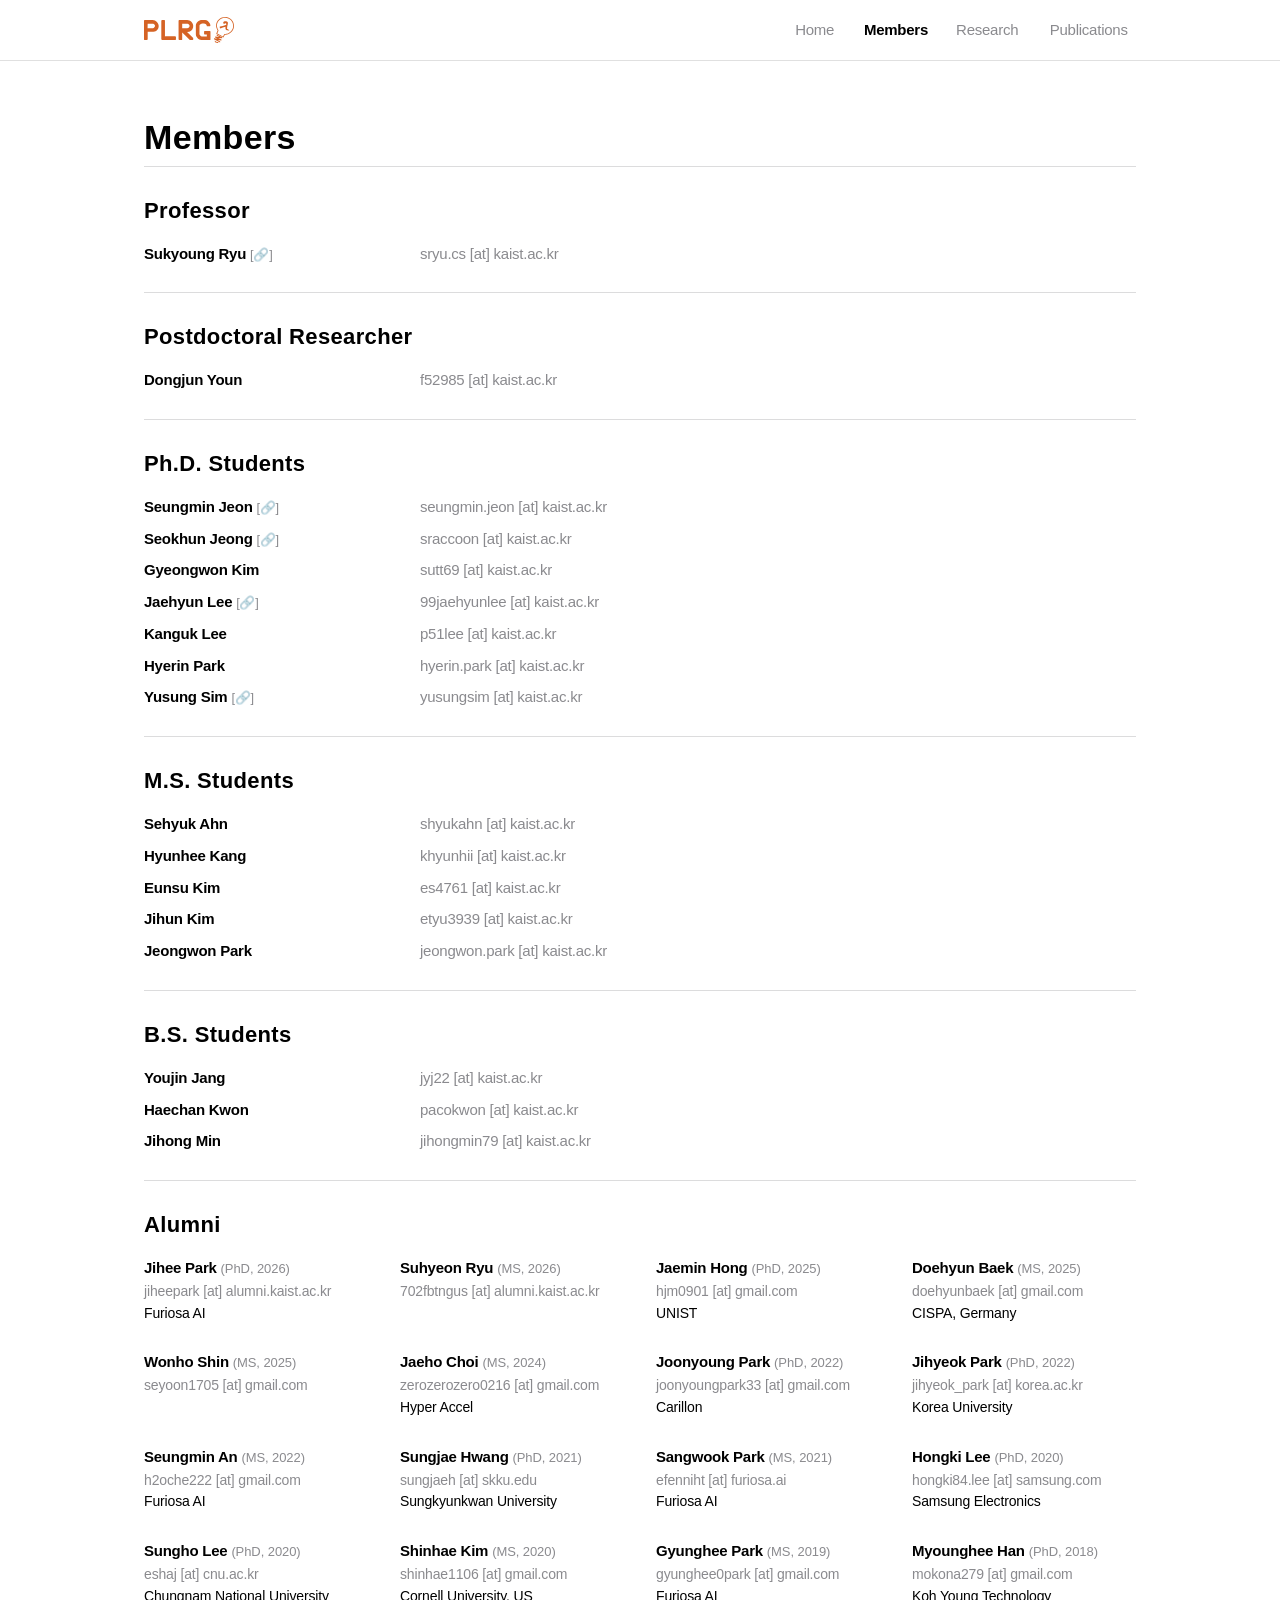
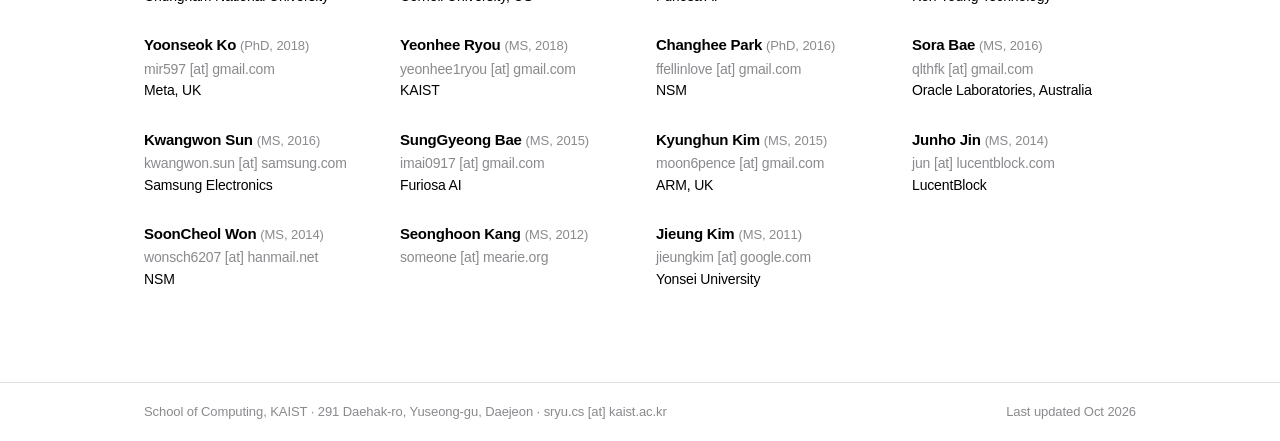
==== members.html @ 67d433d6 "Add files via upload Initial site" ====
<!DOCTYPE html>
<html lang="en">
<head>
<meta charset="utf-8">
<meta name="viewport" content="width=device-width, initial-scale=1">
<title>Members — PLRG @ KAIST</title>
<link rel="stylesheet" href="style.css">
</head>
<body data-page="members">
<div class="page">
<header><div class="wrap">
  <a class="brand" href="index.html"><svg class="logo" xmlns="http://www.w3.org/2000/svg" viewBox="0 0 610 174.55" fill="currentColor" role="img" aria-label="PLRG"><g id="Layer_1-2"><path d="M24.77,99.57v48.96c0,3.5-1.86,6.18-5.76,5.97H4.75c-1.57,0-4.04-2.32-4.73-4.11V24.12c1.09-1.59,2.54-3.02,4.04-4.07l52.85.08c11.84-.42,21.82,4.87,29.84,12.92,9.44,9.48,13.65,21.59,11.37,34.92-1.82,10.65-7.04,19.97-16.52,25.49-5.89,3.3-12.13,5.09-18.91,6.1H24.77ZM74.39,59.52c-1.05-8.23-6.45-13.17-13.41-14.95H24.75s-.03,30.83-.03,30.83l35.01-.19c7.88-.04,14.15-7.86,14.65-15.69Z"></path><path d="M326.45,154.57l-18.67-.2-32.13-31.75-19.16-18.48-.04,46.42c0,1.52-2.23,3.92-3.55,3.92l-15.28.03c-3.97,0-5.56-2.33-5.56-6.11V26.05c0-2.97,1.31-5.94,4.61-5.94l52.86-.04c11.4,0,20.63,4.76,28.45,12.41,9.83,9.62,14.2,21.88,11.86,35.64-3.55,20.84-18.98,30.94-40.7,31.79l41.08,40.88.25,9.93c.03,1.31-2.56,3.86-4.01,3.85ZM306.06,58.34c-1.69-7.35-6.77-12.24-13.42-13.77h-36.2s.02,30.83.02,30.83l33.02-.03c9.18,0,16.7-7.22,16.57-17.03Z"></path><path d="M421.97,117.8l-14.87-.05c-1.34,0-3.66-2.53-3.66-3.9v-16.37c0-1.36,2.33-3.88,3.72-3.88h35.35c1.4,0,3.8,2.46,3.8,4v52.96c0,1.54-2.34,3.94-3.96,3.93l-58.89-.31c-14.34-.08-35.18-19.74-35.23-36.54l-.17-58.79c-.05-17.46,17.44-36.19,34.9-38.17,9-1.02,18.16-.8,27.14-.19,28.08,1.93,44.97,42.58,31.35,42.43l-19.42-.2c.5-8.3-4.96-17.08-13.63-17.82-7.51-.64-14.39-.49-22.3-.09-5.6.29-13.39,6.82-13.43,12.99l-.31,56.86c-.04,7.77,8.3,15.7,16.05,15.7h33.47s.08-12.58.08-12.58Z"></path><path d="M214.6,134.44l-.03,16.27c0,1.38-2.15,3.76-3.89,3.76h-88.86c-3.61,0-6.13-2.2-5.54-6.08l-.03-122.33c0-3.76,1.66-5.98,5.55-6l13.27-.06c1.77,0,5.57,1.71,5.57,4.12v105.96s68.05-.06,68.05-.06c3.12,0,5.42,1.34,5.91,4.41Z"></path><path d="M533.58,135.33c-1.03,1.77-2.92,1.96-4.5,1.12l-42.92-22.98c-1.07-.57-.36-3.78.14-4.88l8-17.44c-9.59-17.32-14.4-33.33-7.14-51.85,3.64-9.29,9.33-16.91,16.68-23.66,12.25-11.23,30.47-17.07,47.03-15.34,19.54,2.05,36.48,12.61,45.66,30.04,5.94,11.29,8.57,24.47,7.08,37.07-1.56,13.25-7.64,24.61-17,33.8-11.73,11.51-26.46,19.24-43.56,17.85l-9.49,16.27ZM529.95,130.49l9.94-17.13c5.76.22,11.41.86,16.97-.74,21-6.04,38.39-24.01,41.11-45.65,2.06-16.41-3.26-32.55-14.11-44.84-16.23-18.37-44.59-21.7-65.67-10.09-11.07,6.1-19.41,15.47-24.92,26.64-7.99,16.22-3.11,32.95,5.35,48.31.68,1.24,1.88,3.97,1.34,5.16l-8.13,17.99,38.12,20.36Z"></path><path d="M511.6,163.68l-.68,6.75-41.13-21.85.37-6.58,22.36,3.77-15.11-7.95.24-6.66,24.54,2.67.85-.99-14.93-7.21.68-6.72,24.68,12.2,11.48,5.32-.02,6.57-26.47-2.39,21.68,10.92-.28,6.73c-9.4-1.67-16.31-3.48-25.91-4.31l17.62,9.74Z"></path><path d="M498.27,167.91l.09,6.58c-6,.23-11.44-.22-16.75-2.66-5.24-2.41-7.89-8.51-5.34-13.62,4.03,8.87,12.21,9.27,22.01,9.7Z"></path><path d="M512.38,76.77c-2.06-2.49-3.47-4.5-4.6-7.12-1.04-2.39.76-5.26,3.22-5.81l17.83-3.93,14.61-4.59,8.87-2.83-.64-8.77c-.09-1.29-3.27-2.99-4.38-2.32l-7.8,4.7c-1.42.86-4.22.84-4.82-.95l-2.43-7.28c-2.58-7.73,13.49-12.45,24.45-7.42,7.61,3.5,7.59,9.94,5.79,18.3-3.1,9.22-4.34,18.11-5.07,27.94.96,1.71,2.15,3.57,3.79,4.64l9.4,6.14c.46.3,1.2,1.14,1.47,1.52s-1.31,1.54-1.89,1.5l-14.1-.93c-10.04-2.89-10.07-13.57-8.85-24.22l-17.95,5.61c-5.79,1.81-10.36,4.24-16.9,5.81Z"></path></g></svg></a>
  <button class="menu" type="button" aria-label="Menu" aria-expanded="false" aria-controls="nav"><span></span><span></span></button>
  <nav id="nav">
    <a href="index.html" data-label="Home"><span>Home</span></a>
    <a href="members.html" class="on" data-label="Members"><span>Members</span></a>
    <a href="research.html" data-label="Research"><span>Research</span></a>
    <a href="publications.html" data-label="Publications"><span>Publications</span></a>
  </nav>
</div></header>
<script>
(function(){var b=document.querySelector('.menu'),n=document.getElementById('nav');var set=function(o){document.body.classList.toggle('nav-open',o);b.setAttribute('aria-expanded',o);};b.addEventListener('click',function(){set(!document.body.classList.contains('nav-open'));});document.addEventListener('click',function(e){if(!e.target.closest('header'))set(false);});document.addEventListener('keydown',function(e){if(e.key==='Escape')set(false);});})();
</script>
<main class="wrap">
  <h1 style="margin: 56px 0 8px;">Members</h1>
  <div id="groups"></div>
  <section class="group"><h2>Alumni</h2><ul id="alumni" class="alumni"></ul></section>
</main>
<footer><div class="wrap">
  <span>School of Computing, KAIST · 291 Daehak-ro, Yuseong-gu, Daejeon · sryu.cs [at] kaist.ac.kr</span>
  <span class="nowrap">Last updated Oct 2026</span>
</div></footer>
<script src="site.js"></script>
</body>
</html>
---- style.css ----
p, h1, li, .lede { text-wrap: pretty; }
html, body { margin: 0; background: #fff; color: #000; font-family: -apple-system, BlinkMacSystemFont, "SF Pro Text", "Helvetica Neue", Arial, sans-serif; -webkit-font-smoothing: antialiased; font-size: 17px; line-height: 1.45; letter-spacing: -0.41px; }
a { color: #d56325; text-decoration: none; }
a:hover { text-decoration: underline; }
a:focus-visible, button:focus-visible { outline: 2px solid #d56325; outline-offset: 3px; border-radius: 2px; }
.page { min-height: 100vh; display: flex; flex-direction: column; overflow: visible; }
.wrap { max-width: 1040px; width: 100%; margin: 0 auto; padding: 0 24px; box-sizing: border-box; }
header { position: -webkit-sticky; position: sticky; top: 0; z-index: 20; flex-shrink: 0; background: #fff; border-bottom: 1px solid rgba(0,0,0,0.12); }
header .wrap { height: 60px; display: flex; align-items: center; justify-content: space-between; gap: 24px; }
.brand { display: flex; align-items: center; color: #d56325; }
.brand .logo { height: 26px; width: auto; display: block; overflow: visible; }
.menu { display: none; }
.brand:hover { color: #d56325; text-decoration: none; }
nav { display: flex; gap: 28px; font-size: 15px; letter-spacing: -0.24px; }
nav a { color: rgba(60,60,67,0.6); display: inline-grid; }
nav a::after { content: attr(data-label); font-weight: 600; height: 0; visibility: hidden; grid-area: 1 / 1; }
nav a > span { grid-area: 1 / 1; }
nav a:hover { color: #000; text-decoration: none; }
nav a.on { color: #000; font-weight: 600; }
main { flex: 1; }
main.wrap { padding-bottom: 64px; }
h1 { margin: 56px 0 20px; font-size: 34px; line-height: 1.2; font-weight: 700; letter-spacing: 0.37px; text-wrap: pretty; }
h2 { margin: 0; font-size: 22px; font-weight: 700; letter-spacing: 0.35px; }
.muted { color: rgba(60,60,67,0.6); }
.small { font-size: 15px; letter-spacing: -0.24px; }
.hero { padding: 72px 0 56px; }
.lede { margin: 0; max-width: 880px; text-wrap: pretty; }
.sec { padding: 40px 0 44px; border-top: 0.5px solid rgba(60,60,67,0.18); }
.sec-head { display: flex; align-items: baseline; justify-content: space-between; gap: 16px; margin-bottom: 16px; }
ul, ol { list-style: none; margin: 0; padding: 0; }
.areas { display: flex; flex-direction: column; gap: 12px; }
.pubs { display: flex; flex-direction: column; gap: 14px; }
.pub { display: grid; grid-template-columns: 96px minmax(0, 1fr); gap: 16px; }
.pub .t { font-weight: 600; text-wrap: pretty; }
.pub .t a { color: #000; text-decoration: none; }
.pub .t a:hover { text-decoration: underline;  }
.pub div div + div { margin-top: 2px; }
.year-sec { display: grid; grid-template-columns: 160px minmax(0, 1fr); gap: 24px; padding: 24px 0; border-top: 0.5px solid rgba(60,60,67,0.18); }
.year-sec h2 { line-height: 1.2; }
.year-sec .pub { display: block; }
.area { padding: 32px 0; border-top: 0.5px solid rgba(60,60,67,0.18); }
.area h2 { margin-bottom: 12px; }
.area p { margin: 0 0 20px; max-width: 880px; text-wrap: pretty; }
.area ul { display: flex; flex-direction: column; gap: 8px; padding-left: 16px; border-left: 0.5px solid rgba(60,60,67,0.29); }
.area ul a { color: #000; text-decoration: none; }
.area ul a:hover { text-decoration: underline;  }
.group { padding: 28px 0; border-top: 0.5px solid rgba(60,60,67,0.18); }
.group h2 { margin-bottom: 16px; }
.people { display: flex; flex-direction: column; gap: 10px; }
.person { display: grid; grid-template-columns: minmax(0, 260px) minmax(0, 1fr); gap: 16px; }
.person b, .alum b { font-weight: 600; }
a.site { color: #000; text-decoration: none; }
a.site:hover { text-decoration: underline;  }
a.site .lk { font-weight: 400; font-size: 0.85em; color: rgba(60,60,67,0.6); }
.alumni { display: grid; grid-template-columns: repeat(4, minmax(0, 1fr)); gap: 28px 32px; }
.alum { display: flex; flex-direction: column; gap: 2px; font-size: 14px; letter-spacing: -0.15px; line-height: 1.4; overflow-wrap: anywhere; }
.alum .who { display: block; font-size: 15px; letter-spacing: -0.24px; margin-bottom: 2px; }
.alum .who .muted { font-size: 13px; letter-spacing: -0.08px; }
.alum .now { color: #000; }
footer { border-top: 1px solid rgba(0,0,0,0.12); }
footer .wrap { padding: 20px 24px; display: flex; justify-content: space-between; gap: 16px; flex-wrap: wrap; font-size: 13px; letter-spacing: -0.08px; color: rgba(60,60,67,0.6); }
footer .nowrap { white-space: nowrap; }
/* Breakpoints: desktop >1024, tablet 641–1024, mobile ≤640 */
@media (max-width: 1024px) {
  .wrap { padding: 0 32px; }
  .menu { display: flex; flex-direction: column; justify-content: center; gap: 6px; width: 44px; height: 44px; margin-right: -10px; padding: 0; background: none; border: 0; border-radius: 0; cursor: pointer; }
  .menu span { display: block; width: 22px; height: 1.5px; background: #000; margin: 0 auto; transition: transform 200ms cubic-bezier(.32,.72,0,1), opacity 150ms; }
  .nav-open .menu span:first-child { transform: translateY(3.75px) rotate(45deg); }
  .nav-open .menu span:last-child { transform: translateY(-3.75px) rotate(-45deg); }
  nav { display: none; position: absolute; left: 0; right: 0; top: 100%; flex-direction: column; gap: 0; padding: 8px 32px 16px; background: #fff; border-bottom: 0.5px solid rgba(60,60,67,0.29); font-size: 17px; letter-spacing: -0.41px; z-index: 10; }
  .nav-open nav { display: flex; }
  nav a { padding: 12px 0; border-top: 0.5px solid rgba(60,60,67,0.18); color: #000; }
  nav a:first-child { border-top: 0; }
  nav a.on { font-weight: 600; }
  footer .wrap { padding: 20px 32px; }
  h1 { margin-top: 44px; font-size: 30px; }
  .hero { padding: 56px 0 44px; }
  .year-sec { grid-template-columns: 120px minmax(0, 1fr); gap: 20px; }
  .person { grid-template-columns: minmax(0, 220px) minmax(0, 1fr); }
  .alumni { grid-template-columns: repeat(3, minmax(0, 1fr)); gap: 24px; }
  .pub { grid-template-columns: 88px minmax(0, 1fr); gap: 12px; }
}
@media (max-width: 640px) {
  html, body { font-size: 16px; letter-spacing: -0.32px; }
  .wrap { padding: 0 20px; }
  nav { padding: 4px 20px 12px; }
  h1 { margin: 32px 0 16px; font-size: 26px; }
  .hero { padding: 36px 0 32px; }
  .hero h1 br { display: none; }
  h2 { font-size: 20px; }
  .lede, .small { font-size: 15px; }
  .sec { padding: 28px 0 32px; }
  .sec-head { flex-wrap: wrap; gap: 8px; }
  .pub { grid-template-columns: 1fr; gap: 2px; }
  .year-sec { grid-template-columns: 1fr; gap: 12px; padding: 20px 0; }
  .area { padding: 24px 0; }
  .group { padding: 20px 0; }
  .person { grid-template-columns: 1fr; gap: 2px; }
  .people { gap: 14px; }
  .alumni { grid-template-columns: repeat(2, minmax(0, 1fr)); gap: 20px 16px; }
  footer .wrap { padding: 16px 20px; flex-direction: column; gap: 4px; }
  .row { grid-template-columns: 1fr; gap: 0; padding: 8px 0; }
  .btns button { flex: 1; }
}
@media (max-width: 400px) { .alumni { grid-template-columns: 1fr; } }
/* profile */
.profile { display: grid; grid-template-columns: 128px minmax(0, 1fr); gap: 28px; align-items: center; padding: 32px 0 40px; }
.avatar { width: 128px; height: 128px; border-radius: 50%; object-fit: cover; background: rgba(118,118,128,0.12); }
.profile h1 { margin: 0 0 4px; }
.links { display: flex; flex-wrap: wrap; gap: 6px 20px; }
.prow { scroll-margin-top: 24px; padding: 28px 0; border-top: 0.5px solid rgba(60,60,67,0.18); }
.prow h2 { margin-bottom: 12px; }
.prow p { margin: 0; max-width: 880px; text-wrap: pretty; font-size: 15px; letter-spacing: -0.24px; line-height: 1.5; }
.prow ul { display: flex; flex-direction: column; gap: 8px; font-size: 15px; letter-spacing: -0.24px; }
.prow ul a, .profile p a:not(.back) { color: #000; text-decoration: underline; text-decoration-color: rgba(60,60,67,0.35); text-underline-offset: 3px; text-decoration-thickness: 1px; }
.prow ul a:hover, .profile p a:not(.back):hover { color: #d56325; text-decoration-color: #d56325; }
.links a { color: #d56325; }
a.back { color: #000; }
.tabs { display: flex; gap: 28px; border-bottom: 0.5px solid rgba(60,60,67,0.29); font-size: 15px; letter-spacing: -0.24px; }
.tabs a { display: inline-grid; color: rgba(60,60,67,0.6); padding: 10px 0 12px; margin-bottom: -0.5px; border-bottom: 2px solid transparent; }
.tabs a::after { content: attr(data-label); font-weight: 600; height: 0; visibility: hidden; grid-area: 1 / 1; }
.tabs a > span { grid-area: 1 / 1; }
.tabs a:hover { color: #000; text-decoration: none; }
.tabs a.on { color: #000; font-weight: 600; border-bottom-color: #000; }
#panel-main .prow:first-child, #panel-biography .prow:first-child { border-top: 0; }
.gallery { display: grid; grid-template-columns: repeat(2, minmax(0, 1fr)); gap: 24px; padding: 32px 0; }
.gallery img { display: block; width: 100%; height: auto; border-radius: 10px; background: rgba(118,118,128,0.12); }
.gallery li { margin: 0; }
.gallery figcaption, .gallery .cap { margin-top: 8px; font-size: 13px; letter-spacing: -0.08px; color: rgba(60,60,67,0.6); }

@media (max-width: 640px) {
  .profile { grid-template-columns: 1fr; gap: 16px; padding: 24px 0 28px; }
  .avatar { width: 112px; height: 112px; }
  .prow { padding: 20px 0; }
  .tabs { gap: 20px; }
  .gallery { grid-template-columns: 1fr; gap: 16px; padding: 24px 0; }
}
/* add-publication */
.tool { background: #F2F2F7; }
.tool .wrap { max-width: 880px; padding: 48px 24px 80px; }
.card { background: #fff; border-radius: 10px; padding: 4px 20px; }
.row { display: grid; grid-template-columns: 120px minmax(0, 1fr); align-items: center; gap: 16px; min-height: 44px; border-bottom: 0.5px solid rgba(60,60,67,0.29); font-size: 15px; letter-spacing: -0.24px; }
.row:last-child { border-bottom: 0; }
.row input, .row select { font: inherit; letter-spacing: inherit; color: #000; border: 0; outline: 0; padding: 10px 0; background: transparent; width: 100%; }
.btns { display: flex; gap: 12px; flex-wrap: wrap; margin-top: 24px; }
button { border: 0; border-radius: 10px; font: inherit; font-size: 15px; font-weight: 600; padding: 0 20px; height: 44px; cursor: pointer; }
.primary { background: #d56325; color: #fff; }
.secondary { background: rgba(120,120,128,0.16); color: #d56325; }
pre { margin: 0; background: #fff; border-radius: 10px; padding: 16px 20px; font-family: ui-monospace, "SF Mono", Menlo, monospace; font-size: 13px; line-height: 1.5; white-space: pre-wrap; overflow-wrap: anywhere; }
code { font-family: ui-monospace, "SF Mono", Menlo, monospace; font-size: 13px; }
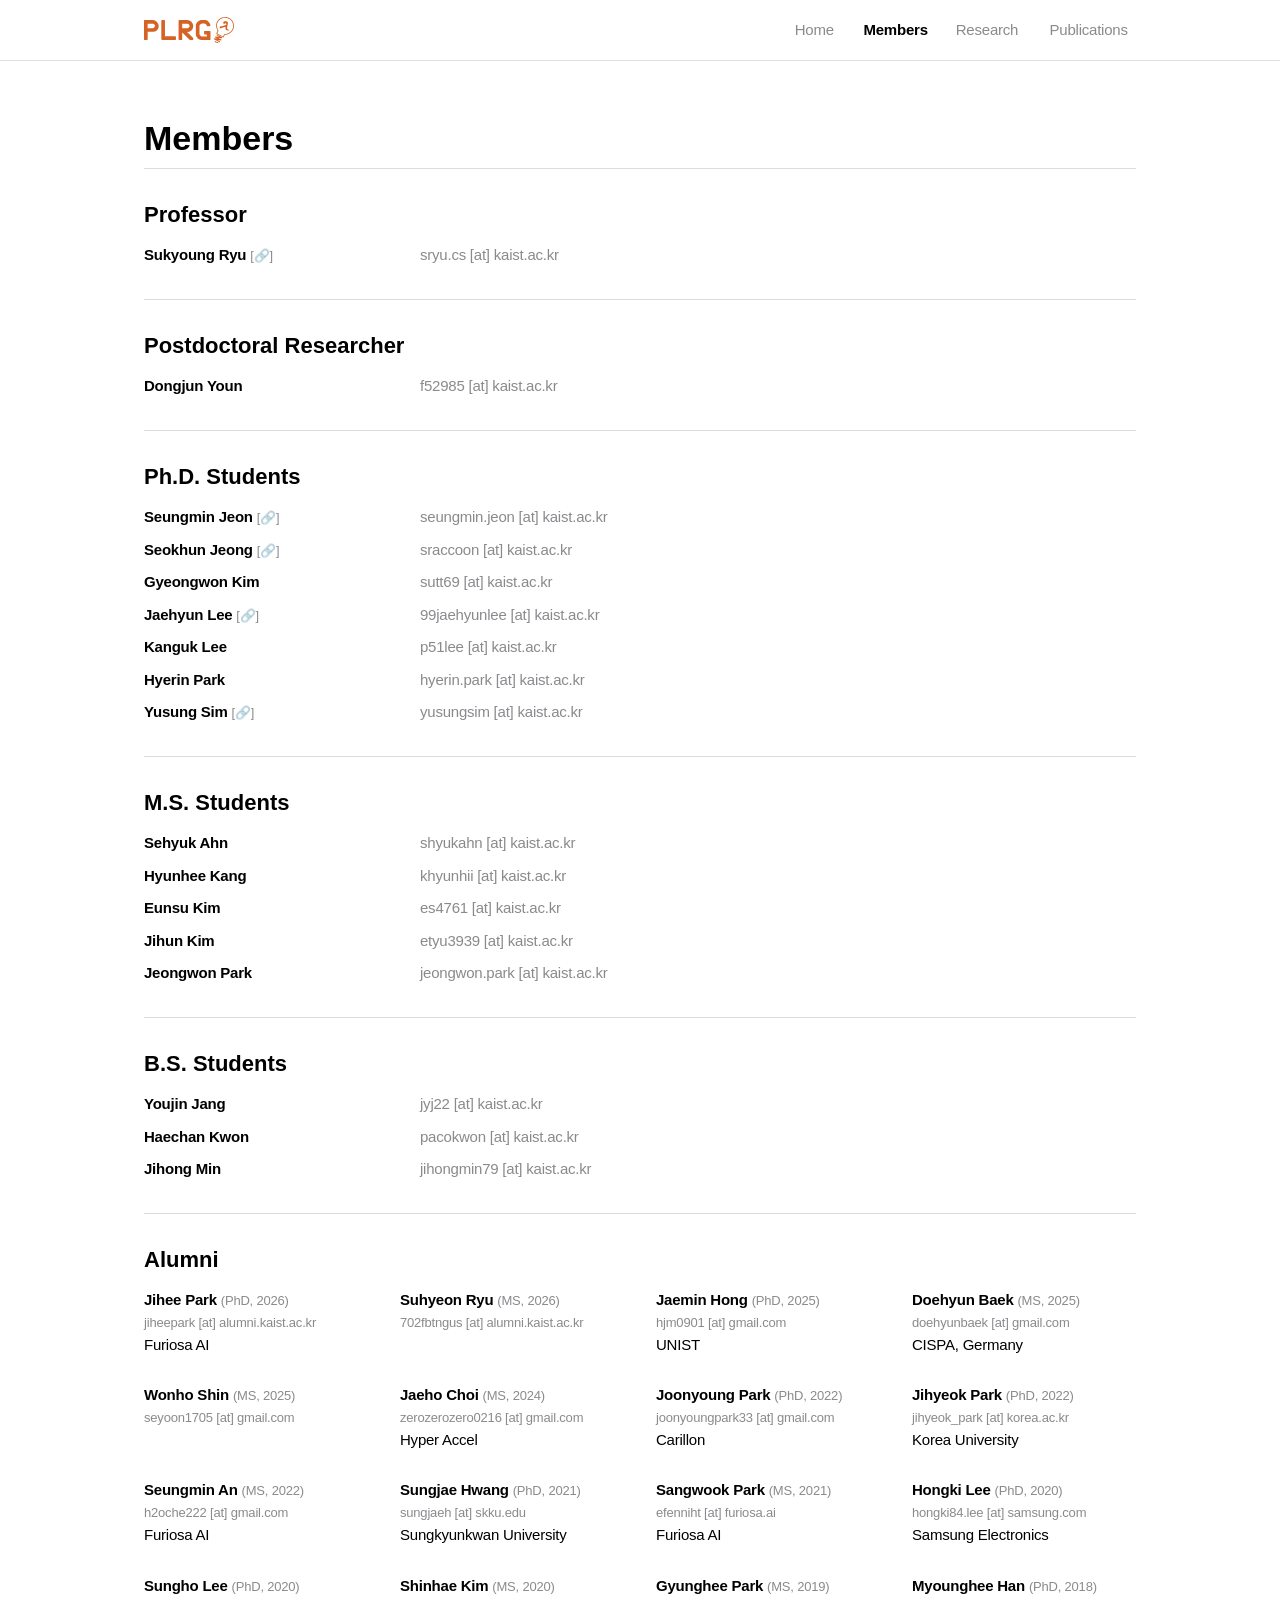
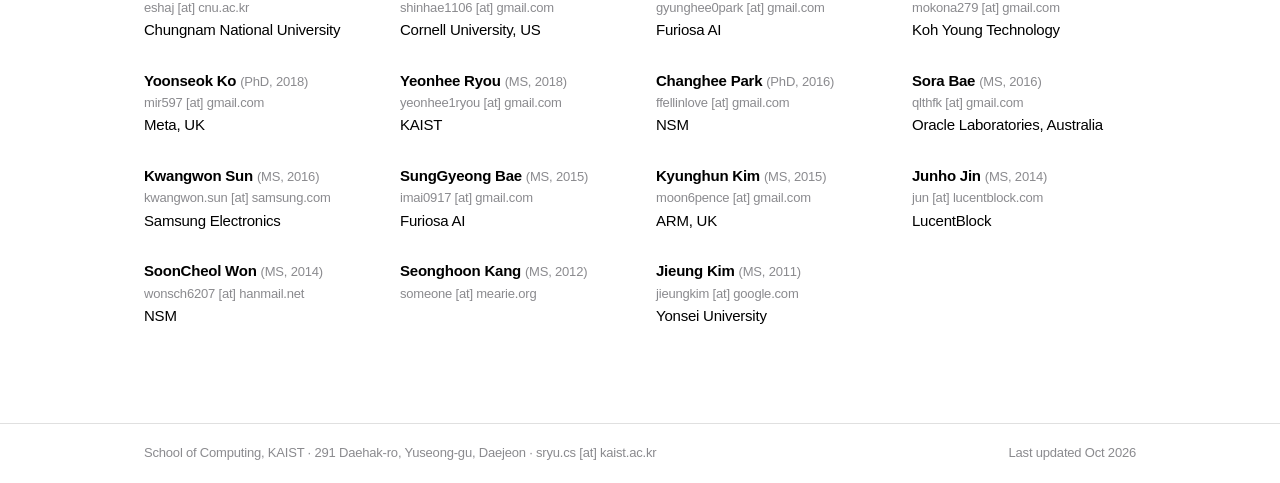
==== commit 853d5050: "Add files via upload" ====
--- a/members.html
+++ b/members.html
@@ -5,6 +5,9 @@
 <meta name="viewport" content="width=device-width, initial-scale=1">
 <title>Members — PLRG @ KAIST</title>
 <link rel="stylesheet" href="style.css">
+<link rel="icon" href="favicon.png" sizes="32x32" type="image/png">
+<link rel="icon" href="favicon.svg" type="image/svg+xml">
+<link rel="apple-touch-icon" href="apple-touch-icon.png">
 </head>
 <body data-page="members">
 <div class="page">
--- a/style.css
+++ b/style.css
@@ -1,5 +1,18 @@
+/* Type scale — one value per role. Sizes: title 34 · section 22 · body 17 · small 15 · caption 13.
+   Line height: headings 1.25 · paragraphs 1.6 · everything else 1.5 · caption 1.4.
+   Tracking: headings 0 · text -0.015em. */
+:root {
+  --fs-title: 34px; --fs-section: 22px; --fs-body: 17px; --fs-small: 15px; --fs-caption: 13px;
+  --lh-heading: 1.25; --lh-text: 1.5; --lh-prose: 1.6; --lh-caption: 1.4;
+  --ls-text: -0.015em;
+  --gap-list: 10px; --gap-pubs: 16px; --pad-section: 32px; --head-gap: 16px;
+}
 p, h1, li, .lede { text-wrap: pretty; }
-html, body { margin: 0; background: #fff; color: #000; font-family: -apple-system, BlinkMacSystemFont, "SF Pro Text", "Helvetica Neue", Arial, sans-serif; -webkit-font-smoothing: antialiased; font-size: 17px; line-height: 1.45; letter-spacing: -0.41px; }
+/* Paragraphs of running text */
+.lede, #intro, .area p, .prow p { line-height: var(--lh-prose); }
+html, body { margin: 0; background: #fff; color: #000; font-family: -apple-system, BlinkMacSystemFont, "SF Pro Text", "Helvetica Neue", Arial, sans-serif; -webkit-font-smoothing: antialiased; font-size: var(--fs-body); line-height: var(--lh-text); }
+/* Tracking relative to each element's own size (an inherited em value would freeze at the body size). */
+:where(body, body *) { letter-spacing: var(--ls-text); }
 a { color: #d56325; text-decoration: none; }
 a:hover { text-decoration: underline; }
 a:focus-visible, button:focus-visible { outline: 2px solid #d56325; outline-offset: 3px; border-radius: 2px; }
@@ -11,54 +24,58 @@
 .brand .logo { height: 26px; width: auto; display: block; overflow: visible; }
 .menu { display: none; }
 .brand:hover { color: #d56325; text-decoration: none; }
-nav { display: flex; gap: 28px; font-size: 15px; letter-spacing: -0.24px; }
-nav a { color: rgba(60,60,67,0.6); display: inline-grid; }
-nav a::after { content: attr(data-label); font-weight: 600; height: 0; visibility: hidden; grid-area: 1 / 1; }
-nav a > span { grid-area: 1 / 1; }
-nav a:hover { color: #000; text-decoration: none; }
-nav a.on { color: #000; font-weight: 600; }
+#nav { display: flex; gap: 28px; font-size: var(--fs-small); }
+#nav a { color: rgba(60,60,67,0.6); display: inline-grid; }
+#nav a::after { content: attr(data-label); font-weight: 600; height: 0; visibility: hidden; grid-area: 1 / 1; }
+#nav a > span { grid-area: 1 / 1; }
+#nav a:hover { color: #000; text-decoration: none; }
+#nav a.on { color: #000; font-weight: 600; }
 main { flex: 1; }
 main.wrap { padding-bottom: 64px; }
-h1 { margin: 56px 0 20px; font-size: 34px; line-height: 1.2; font-weight: 700; letter-spacing: 0.37px; text-wrap: pretty; }
-h2 { margin: 0; font-size: 22px; font-weight: 700; letter-spacing: 0.35px; }
+h1 { margin: 56px 0 20px; font-size: var(--fs-title); line-height: var(--lh-heading); font-weight: 700; letter-spacing: 0; text-wrap: pretty; }
+h2 { margin: 0; font-size: var(--fs-section); line-height: var(--lh-heading); font-weight: 700; letter-spacing: 0; }
 .muted { color: rgba(60,60,67,0.6); }
-.small { font-size: 15px; letter-spacing: -0.24px; }
+.small { font-size: var(--fs-small); }
 .hero { padding: 72px 0 56px; }
 .lede { margin: 0; max-width: 880px; text-wrap: pretty; }
-.sec { padding: 40px 0 44px; border-top: 0.5px solid rgba(60,60,67,0.18); }
-.sec-head { display: flex; align-items: baseline; justify-content: space-between; gap: 16px; margin-bottom: 16px; }
+/* Home main photo (photos/main/): full content width, whole image, between the header and the headline */
+.home-photo:empty { display: none; }
+.home-photo { margin-top: 32px; }
+.home-photo img { display: block; width: 100%; height: auto; border-radius: 10px; background: rgba(118,118,128,0.12); }
+.home-photo:not(:empty) + .hero { padding-top: 56px; }
+.sec { padding: var(--pad-section) 0; border-top: 0.5px solid rgba(60,60,67,0.18); }
+.sec-head { display: flex; align-items: baseline; justify-content: space-between; gap: 16px; margin-bottom: var(--head-gap); }
 ul, ol { list-style: none; margin: 0; padding: 0; }
-.areas { display: flex; flex-direction: column; gap: 12px; }
-.pubs { display: flex; flex-direction: column; gap: 14px; }
+.areas { display: flex; flex-direction: column; gap: var(--gap-list); }
+.pubs { display: flex; flex-direction: column; gap: var(--gap-pubs); }
 .pub { display: grid; grid-template-columns: 96px minmax(0, 1fr); gap: 16px; }
 .pub .t { font-weight: 600; text-wrap: pretty; }
 .pub .t a { color: #000; text-decoration: none; }
 .pub .t a:hover { text-decoration: underline;  }
 .pub div div + div { margin-top: 2px; }
-.year-sec { display: grid; grid-template-columns: 160px minmax(0, 1fr); gap: 24px; padding: 24px 0; border-top: 0.5px solid rgba(60,60,67,0.18); }
-.year-sec h2 { line-height: 1.2; }
+.year-sec { display: grid; grid-template-columns: 160px minmax(0, 1fr); gap: 24px; padding: var(--pad-section) 0; border-top: 0.5px solid rgba(60,60,67,0.18); }
 .year-sec .pub { display: block; }
-.area { padding: 32px 0; border-top: 0.5px solid rgba(60,60,67,0.18); }
-.area h2 { margin-bottom: 12px; }
+.area { scroll-margin-top: 60px; padding: var(--pad-section) 0; border-top: 0.5px solid rgba(60,60,67,0.18); }
+.area h2 { margin-bottom: var(--head-gap); }
 .area p { margin: 0 0 20px; max-width: 880px; text-wrap: pretty; }
-.area ul { display: flex; flex-direction: column; gap: 8px; padding-left: 16px; border-left: 0.5px solid rgba(60,60,67,0.29); }
+.area ul { display: flex; flex-direction: column; gap: var(--gap-list); padding-left: 16px; border-left: 0.5px solid rgba(60,60,67,0.29); }
 .area ul a { color: #000; text-decoration: none; }
 .area ul a:hover { text-decoration: underline;  }
-.group { padding: 28px 0; border-top: 0.5px solid rgba(60,60,67,0.18); }
-.group h2 { margin-bottom: 16px; }
-.people { display: flex; flex-direction: column; gap: 10px; }
+.group { padding: var(--pad-section) 0; border-top: 0.5px solid rgba(60,60,67,0.18); }
+.group h2 { margin-bottom: var(--head-gap); }
+.people { display: flex; flex-direction: column; gap: var(--gap-list); }
 .person { display: grid; grid-template-columns: minmax(0, 260px) minmax(0, 1fr); gap: 16px; }
 .person b, .alum b { font-weight: 600; }
 a.site { color: #000; text-decoration: none; }
 a.site:hover { text-decoration: underline;  }
 a.site .lk { font-weight: 400; font-size: 0.85em; color: rgba(60,60,67,0.6); }
 .alumni { display: grid; grid-template-columns: repeat(4, minmax(0, 1fr)); gap: 28px 32px; }
-.alum { display: flex; flex-direction: column; gap: 2px; font-size: 14px; letter-spacing: -0.15px; line-height: 1.4; overflow-wrap: anywhere; }
-.alum .who { display: block; font-size: 15px; letter-spacing: -0.24px; margin-bottom: 2px; }
-.alum .who .muted { font-size: 13px; letter-spacing: -0.08px; }
+.alum { display: flex; flex-direction: column; gap: 2px; font-size: var(--fs-small); overflow-wrap: anywhere; }
+.alum .who { display: block; }
+.alum .who .muted, .alum > .muted { font-size: var(--fs-caption); line-height: var(--lh-caption); }
 .alum .now { color: #000; }
 footer { border-top: 1px solid rgba(0,0,0,0.12); }
-footer .wrap { padding: 20px 24px; display: flex; justify-content: space-between; gap: 16px; flex-wrap: wrap; font-size: 13px; letter-spacing: -0.08px; color: rgba(60,60,67,0.6); }
+footer .wrap { padding: 20px 24px; display: flex; justify-content: space-between; gap: 16px; flex-wrap: wrap; font-size: var(--fs-caption); line-height: var(--lh-caption); color: rgba(60,60,67,0.6); }
 footer .nowrap { white-space: nowrap; }
 /* Breakpoints: desktop >1024, tablet 641–1024, mobile ≤640 */
 @media (max-width: 1024px) {
@@ -67,13 +84,14 @@
   .menu span { display: block; width: 22px; height: 1.5px; background: #000; margin: 0 auto; transition: transform 200ms cubic-bezier(.32,.72,0,1), opacity 150ms; }
   .nav-open .menu span:first-child { transform: translateY(3.75px) rotate(45deg); }
   .nav-open .menu span:last-child { transform: translateY(-3.75px) rotate(-45deg); }
-  nav { display: none; position: absolute; left: 0; right: 0; top: 100%; flex-direction: column; gap: 0; padding: 8px 32px 16px; background: #fff; border-bottom: 0.5px solid rgba(60,60,67,0.29); font-size: 17px; letter-spacing: -0.41px; z-index: 10; }
-  .nav-open nav { display: flex; }
-  nav a { padding: 12px 0; border-top: 0.5px solid rgba(60,60,67,0.18); color: #000; }
-  nav a:first-child { border-top: 0; }
-  nav a.on { font-weight: 600; }
+  #nav { display: none; position: absolute; left: 0; right: 0; top: 100%; flex-direction: column; gap: 0; padding: 8px 32px 16px; background: #fff; border-bottom: 0.5px solid rgba(60,60,67,0.29); font-size: var(--fs-body); z-index: 10; }
+  .nav-open #nav { display: flex; }
+  #nav a { padding: 12px 0; border-top: 0.5px solid rgba(60,60,67,0.18); color: #000; }
+  #nav a:first-child { border-top: 0; }
+  #nav a.on { font-weight: 600; }
   footer .wrap { padding: 20px 32px; }
-  h1 { margin-top: 44px; font-size: 30px; }
+  :root { --fs-title: 30px; }
+  h1 { margin-top: 44px; }
   .hero { padding: 56px 0 44px; }
   .year-sec { grid-template-columns: 120px minmax(0, 1fr); gap: 20px; }
   .person { grid-template-columns: minmax(0, 220px) minmax(0, 1fr); }
@@ -81,26 +99,20 @@
   .pub { grid-template-columns: 88px minmax(0, 1fr); gap: 12px; }
 }
 @media (max-width: 640px) {
-  html, body { font-size: 16px; letter-spacing: -0.32px; }
+  :root { --fs-title: 26px; --fs-section: 20px; --fs-body: 16px; --pad-section: 24px; }
   .wrap { padding: 0 20px; }
-  nav { padding: 4px 20px 12px; }
-  h1 { margin: 32px 0 16px; font-size: 26px; }
+  #nav { padding: 4px 20px 12px; }
+  h1 { margin: 32px 0 16px; }
   .hero { padding: 36px 0 32px; }
+  .home-photo { margin-top: 20px; }
+  .home-photo:not(:empty) + .hero { padding-top: 32px; }
   .hero h1 br { display: none; }
-  h2 { font-size: 20px; }
-  .lede, .small { font-size: 15px; }
-  .sec { padding: 28px 0 32px; }
   .sec-head { flex-wrap: wrap; gap: 8px; }
   .pub { grid-template-columns: 1fr; gap: 2px; }
-  .year-sec { grid-template-columns: 1fr; gap: 12px; padding: 20px 0; }
-  .area { padding: 24px 0; }
-  .group { padding: 20px 0; }
+  .year-sec { grid-template-columns: 1fr; gap: 12px; }
   .person { grid-template-columns: 1fr; gap: 2px; }
-  .people { gap: 14px; }
   .alumni { grid-template-columns: repeat(2, minmax(0, 1fr)); gap: 20px 16px; }
   footer .wrap { padding: 16px 20px; flex-direction: column; gap: 4px; }
-  .row { grid-template-columns: 1fr; gap: 0; padding: 8px 0; }
-  .btns button { flex: 1; }
 }
 @media (max-width: 400px) { .alumni { grid-template-columns: 1fr; } }
 /* profile */
@@ -108,15 +120,15 @@
 .avatar { width: 128px; height: 128px; border-radius: 50%; object-fit: cover; background: rgba(118,118,128,0.12); }
 .profile h1 { margin: 0 0 4px; }
 .links { display: flex; flex-wrap: wrap; gap: 6px 20px; }
-.prow { scroll-margin-top: 24px; padding: 28px 0; border-top: 0.5px solid rgba(60,60,67,0.18); }
-.prow h2 { margin-bottom: 12px; }
-.prow p { margin: 0; max-width: 880px; text-wrap: pretty; font-size: 15px; letter-spacing: -0.24px; line-height: 1.5; }
-.prow ul { display: flex; flex-direction: column; gap: 8px; font-size: 15px; letter-spacing: -0.24px; }
+.prow { scroll-margin-top: 24px; padding: var(--pad-section) 0; border-top: 0.5px solid rgba(60,60,67,0.18); }
+.prow h2 { margin-bottom: var(--head-gap); }
+.prow p { margin: 0; max-width: 880px; text-wrap: pretty; }
+.prow ul { display: flex; flex-direction: column; gap: var(--gap-list); font-size: var(--fs-small); }
 .prow ul a, .profile p a:not(.back) { color: #000; text-decoration: underline; text-decoration-color: rgba(60,60,67,0.35); text-underline-offset: 3px; text-decoration-thickness: 1px; }
 .prow ul a:hover, .profile p a:not(.back):hover { color: #d56325; text-decoration-color: #d56325; }
 .links a { color: #d56325; }
 a.back { color: #000; }
-.tabs { display: flex; gap: 28px; border-bottom: 0.5px solid rgba(60,60,67,0.29); font-size: 15px; letter-spacing: -0.24px; }
+.tabs { display: flex; gap: 28px; border-bottom: 0.5px solid rgba(60,60,67,0.29); font-size: var(--fs-small); }
 .tabs a { display: inline-grid; color: rgba(60,60,67,0.6); padding: 10px 0 12px; margin-bottom: -0.5px; border-bottom: 2px solid transparent; }
 .tabs a::after { content: attr(data-label); font-weight: 600; height: 0; visibility: hidden; grid-area: 1 / 1; }
 .tabs a > span { grid-area: 1 / 1; }
@@ -126,25 +138,11 @@
 .gallery { display: grid; grid-template-columns: repeat(2, minmax(0, 1fr)); gap: 24px; padding: 32px 0; }
 .gallery img { display: block; width: 100%; height: auto; border-radius: 10px; background: rgba(118,118,128,0.12); }
 .gallery li { margin: 0; }
-.gallery figcaption, .gallery .cap { margin-top: 8px; font-size: 13px; letter-spacing: -0.08px; color: rgba(60,60,67,0.6); }
+.gallery figcaption, .gallery .cap { margin-top: 8px; font-size: var(--fs-caption); line-height: var(--lh-caption); color: rgba(60,60,67,0.6); }
 
 @media (max-width: 640px) {
   .profile { grid-template-columns: 1fr; gap: 16px; padding: 24px 0 28px; }
   .avatar { width: 112px; height: 112px; }
-  .prow { padding: 20px 0; }
   .tabs { gap: 20px; }
   .gallery { grid-template-columns: 1fr; gap: 16px; padding: 24px 0; }
 }
-/* add-publication */
-.tool { background: #F2F2F7; }
-.tool .wrap { max-width: 880px; padding: 48px 24px 80px; }
-.card { background: #fff; border-radius: 10px; padding: 4px 20px; }
-.row { display: grid; grid-template-columns: 120px minmax(0, 1fr); align-items: center; gap: 16px; min-height: 44px; border-bottom: 0.5px solid rgba(60,60,67,0.29); font-size: 15px; letter-spacing: -0.24px; }
-.row:last-child { border-bottom: 0; }
-.row input, .row select { font: inherit; letter-spacing: inherit; color: #000; border: 0; outline: 0; padding: 10px 0; background: transparent; width: 100%; }
-.btns { display: flex; gap: 12px; flex-wrap: wrap; margin-top: 24px; }
-button { border: 0; border-radius: 10px; font: inherit; font-size: 15px; font-weight: 600; padding: 0 20px; height: 44px; cursor: pointer; }
-.primary { background: #d56325; color: #fff; }
-.secondary { background: rgba(120,120,128,0.16); color: #d56325; }
-pre { margin: 0; background: #fff; border-radius: 10px; padding: 16px 20px; font-family: ui-monospace, "SF Mono", Menlo, monospace; font-size: 13px; line-height: 1.5; white-space: pre-wrap; overflow-wrap: anywhere; }
-code { font-family: ui-monospace, "SF Mono", Menlo, monospace; font-size: 13px; }
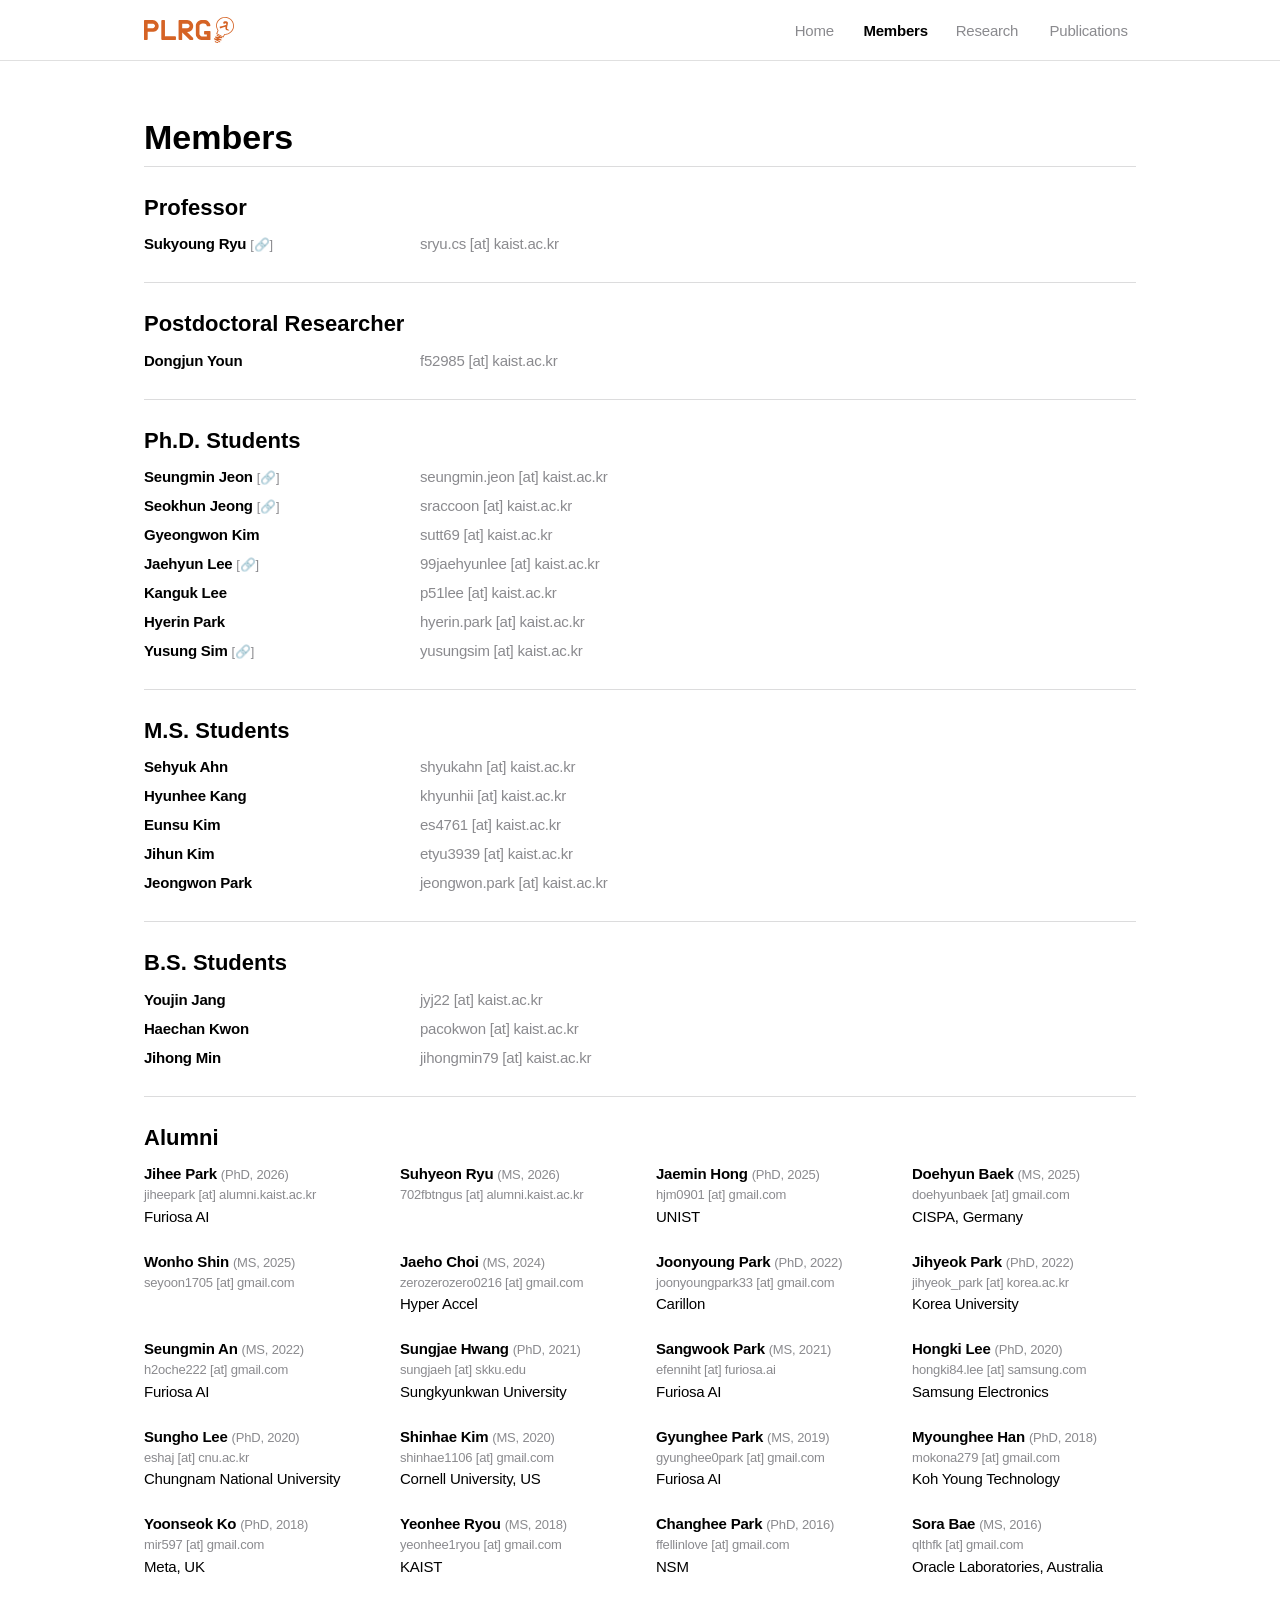
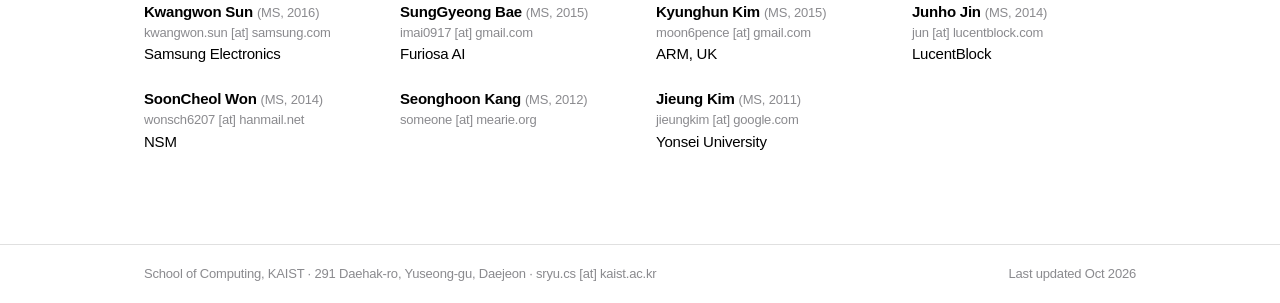
==== commit 09cfa748: "Add files via upload" ====
--- a/members.html
+++ b/members.html
@@ -5,9 +5,9 @@
 <meta name="viewport" content="width=device-width, initial-scale=1">
 <title>Members — PLRG @ KAIST</title>
 <link rel="stylesheet" href="style.css">
-<link rel="icon" href="favicon.png" sizes="32x32" type="image/png">
-<link rel="icon" href="favicon.svg" type="image/svg+xml">
-<link rel="apple-touch-icon" href="apple-touch-icon.png">
+<link rel="icon" href="favicon.png?v=2" sizes="32x32" type="image/png">
+<link rel="icon" href="favicon.svg?v=2" type="image/svg+xml">
+<link rel="apple-touch-icon" href="apple-touch-icon.png?v=2">
 </head>
 <body data-page="members">
 <div class="page">
--- a/style.css
+++ b/style.css
@@ -1,11 +1,11 @@
 /* Type scale — one value per role. Sizes: title 34 · section 22 · body 17 · small 15 · caption 13.
-   Line height: headings 1.25 · paragraphs 1.6 · everything else 1.5 · caption 1.4.
+   Line height: headings 1.2 · paragraphs 1.5 · everything else 1.4 · caption 1.35.
    Tracking: headings 0 · text -0.015em. */
 :root {
   --fs-title: 34px; --fs-section: 22px; --fs-body: 17px; --fs-small: 15px; --fs-caption: 13px;
-  --lh-heading: 1.25; --lh-text: 1.5; --lh-prose: 1.6; --lh-caption: 1.4;
+  --lh-heading: 1.2; --lh-text: 1.4; --lh-prose: 1.5; --lh-caption: 1.35;
   --ls-text: -0.015em;
-  --gap-list: 10px; --gap-pubs: 16px; --pad-section: 32px; --head-gap: 16px;
+  --gap-list: 8px; --gap-pubs: 14px; --pad-section: 28px; --head-gap: 12px;
 }
 p, h1, li, .lede { text-wrap: pretty; }
 /* Paragraphs of running text */
@@ -69,7 +69,7 @@
 a.site { color: #000; text-decoration: none; }
 a.site:hover { text-decoration: underline;  }
 a.site .lk { font-weight: 400; font-size: 0.85em; color: rgba(60,60,67,0.6); }
-.alumni { display: grid; grid-template-columns: repeat(4, minmax(0, 1fr)); gap: 28px 32px; }
+.alumni { display: grid; grid-template-columns: repeat(4, minmax(0, 1fr)); gap: 24px 32px; }
 .alum { display: flex; flex-direction: column; gap: 2px; font-size: var(--fs-small); overflow-wrap: anywhere; }
 .alum .who { display: block; }
 .alum .who .muted, .alum > .muted { font-size: var(--fs-caption); line-height: var(--lh-caption); }
@@ -95,11 +95,11 @@
   .hero { padding: 56px 0 44px; }
   .year-sec { grid-template-columns: 120px minmax(0, 1fr); gap: 20px; }
   .person { grid-template-columns: minmax(0, 220px) minmax(0, 1fr); }
-  .alumni { grid-template-columns: repeat(3, minmax(0, 1fr)); gap: 24px; }
+  .alumni { grid-template-columns: repeat(3, minmax(0, 1fr)); gap: 20px 24px; }
   .pub { grid-template-columns: 88px minmax(0, 1fr); gap: 12px; }
 }
 @media (max-width: 640px) {
-  :root { --fs-title: 26px; --fs-section: 20px; --fs-body: 16px; --pad-section: 24px; }
+  :root { --fs-title: 26px; --fs-section: 20px; --fs-body: 16px; --pad-section: 20px; }
   .wrap { padding: 0 20px; }
   #nav { padding: 4px 20px 12px; }
   h1 { margin: 32px 0 16px; }
@@ -111,10 +111,9 @@
   .pub { grid-template-columns: 1fr; gap: 2px; }
   .year-sec { grid-template-columns: 1fr; gap: 12px; }
   .person { grid-template-columns: 1fr; gap: 2px; }
-  .alumni { grid-template-columns: repeat(2, minmax(0, 1fr)); gap: 20px 16px; }
+  .alumni { grid-template-columns: 1fr; gap: 14px; }
   footer .wrap { padding: 16px 20px; flex-direction: column; gap: 4px; }
 }
-@media (max-width: 400px) { .alumni { grid-template-columns: 1fr; } }
 /* profile */
 .profile { display: grid; grid-template-columns: 128px minmax(0, 1fr); gap: 28px; align-items: center; padding: 32px 0 40px; }
 .avatar { width: 128px; height: 128px; border-radius: 50%; object-fit: cover; background: rgba(118,118,128,0.12); }
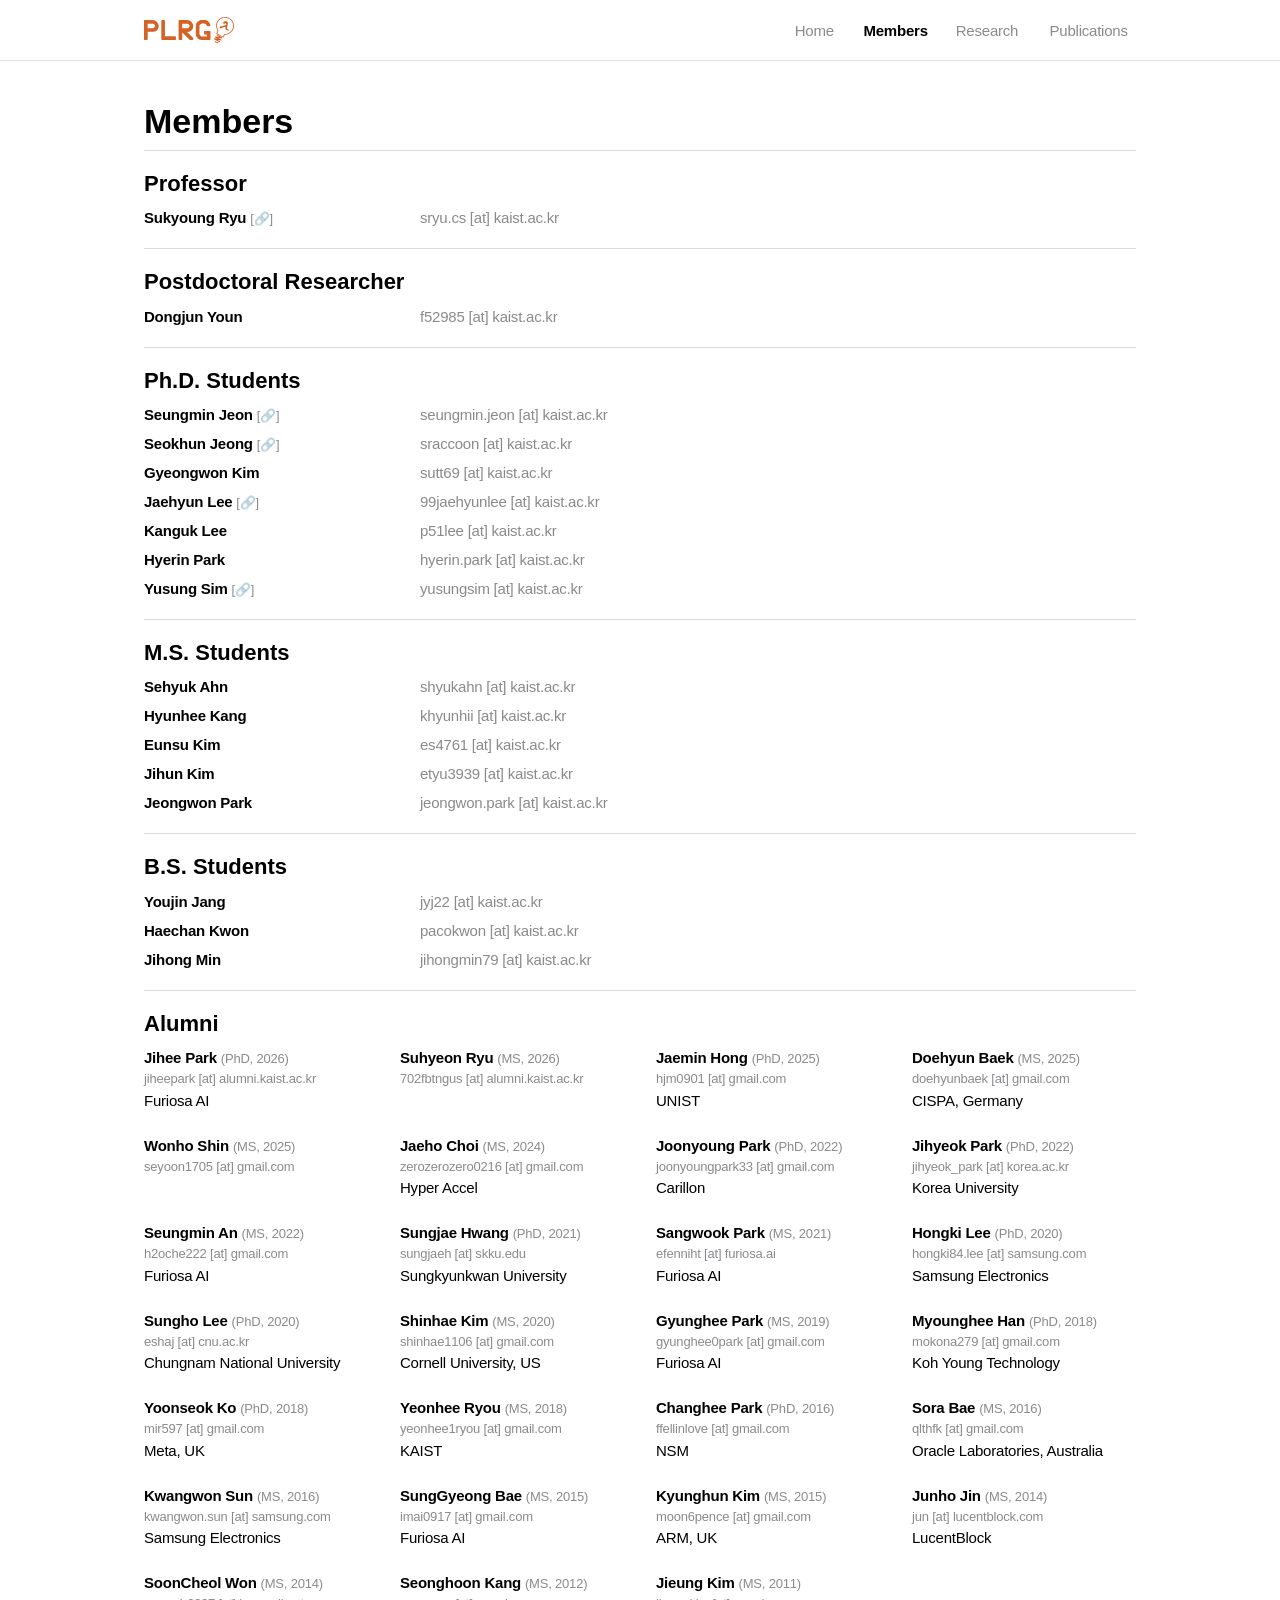
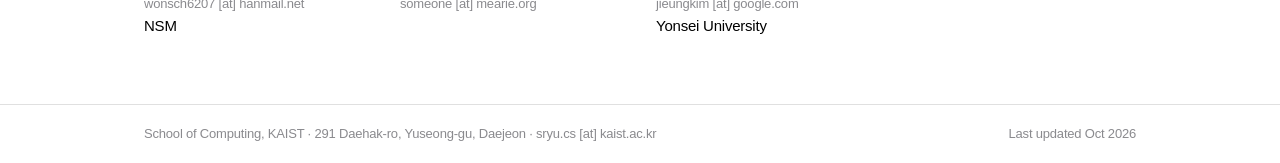
==== commit 78d518c1: "Add files via upload" ====
--- a/members.html
+++ b/members.html
@@ -25,7 +25,7 @@
 (function(){var b=document.querySelector('.menu'),n=document.getElementById('nav');var set=function(o){document.body.classList.toggle('nav-open',o);b.setAttribute('aria-expanded',o);};b.addEventListener('click',function(){set(!document.body.classList.contains('nav-open'));});document.addEventListener('click',function(e){if(!e.target.closest('header'))set(false);});document.addEventListener('keydown',function(e){if(e.key==='Escape')set(false);});})();
 </script>
 <main class="wrap">
-  <h1 style="margin: 56px 0 8px;">Members</h1>
+  <h1 style="margin: var(--page-top) 0 8px;">Members</h1>
   <div id="groups"></div>
   <section class="group"><h2>Alumni</h2><ul id="alumni" class="alumni"></ul></section>
 </main>
--- a/style.css
+++ b/style.css
@@ -5,7 +5,7 @@
   --fs-title: 34px; --fs-section: 22px; --fs-body: 17px; --fs-small: 15px; --fs-caption: 13px;
   --lh-heading: 1.2; --lh-text: 1.4; --lh-prose: 1.5; --lh-caption: 1.35;
   --ls-text: -0.015em;
-  --gap-list: 8px; --gap-pubs: 14px; --pad-section: 28px; --head-gap: 12px;
+  --gap-list: 8px; --gap-pubs: 14px; --pad-section: 20px; --head-gap: 10px; --page-top: 40px;
 }
 p, h1, li, .lede { text-wrap: pretty; }
 /* Paragraphs of running text */
@@ -31,18 +31,18 @@
 #nav a:hover { color: #000; text-decoration: none; }
 #nav a.on { color: #000; font-weight: 600; }
 main { flex: 1; }
-main.wrap { padding-bottom: 64px; }
-h1 { margin: 56px 0 20px; font-size: var(--fs-title); line-height: var(--lh-heading); font-weight: 700; letter-spacing: 0; text-wrap: pretty; }
+main.wrap { padding-bottom: 48px; }
+h1 { margin: var(--page-top) 0 20px; font-size: var(--fs-title); line-height: var(--lh-heading); font-weight: 700; letter-spacing: 0; text-wrap: pretty; }
 h2 { margin: 0; font-size: var(--fs-section); line-height: var(--lh-heading); font-weight: 700; letter-spacing: 0; }
 .muted { color: rgba(60,60,67,0.6); }
 .small { font-size: var(--fs-small); }
-.hero { padding: 72px 0 56px; }
+.hero { padding: 48px 0 40px; }
 .lede { margin: 0; max-width: 880px; text-wrap: pretty; }
 /* Home main photo (photos/main/): full content width, whole image, between the header and the headline */
 .home-photo:empty { display: none; }
-.home-photo { margin-top: 32px; }
+.home-photo { margin-top: 24px; }
 .home-photo img { display: block; width: 100%; height: auto; border-radius: 10px; background: rgba(118,118,128,0.12); }
-.home-photo:not(:empty) + .hero { padding-top: 56px; }
+.home-photo:not(:empty) + .hero { padding-top: 40px; }
 .sec { padding: var(--pad-section) 0; border-top: 0.5px solid rgba(60,60,67,0.18); }
 .sec-head { display: flex; align-items: baseline; justify-content: space-between; gap: 16px; margin-bottom: var(--head-gap); }
 ul, ol { list-style: none; margin: 0; padding: 0; }
@@ -57,7 +57,7 @@
 .year-sec .pub { display: block; }
 .area { scroll-margin-top: 60px; padding: var(--pad-section) 0; border-top: 0.5px solid rgba(60,60,67,0.18); }
 .area h2 { margin-bottom: var(--head-gap); }
-.area p { margin: 0 0 20px; max-width: 880px; text-wrap: pretty; }
+.area p { margin: 0 0 14px; max-width: 880px; text-wrap: pretty; }
 .area ul { display: flex; flex-direction: column; gap: var(--gap-list); padding-left: 16px; border-left: 0.5px solid rgba(60,60,67,0.29); }
 .area ul a { color: #000; text-decoration: none; }
 .area ul a:hover { text-decoration: underline;  }
@@ -91,21 +91,21 @@
   #nav a.on { font-weight: 600; }
   footer .wrap { padding: 20px 32px; }
   :root { --fs-title: 30px; }
-  h1 { margin-top: 44px; }
-  .hero { padding: 56px 0 44px; }
+  :root { --page-top: 32px; }
+  .hero { padding: 40px 0 32px; }
   .year-sec { grid-template-columns: 120px minmax(0, 1fr); gap: 20px; }
   .person { grid-template-columns: minmax(0, 220px) minmax(0, 1fr); }
   .alumni { grid-template-columns: repeat(3, minmax(0, 1fr)); gap: 20px 24px; }
   .pub { grid-template-columns: 88px minmax(0, 1fr); gap: 12px; }
 }
 @media (max-width: 640px) {
-  :root { --fs-title: 26px; --fs-section: 20px; --fs-body: 16px; --pad-section: 20px; }
+  :root { --fs-title: 26px; --fs-section: 20px; --fs-body: 16px; --pad-section: 16px; --page-top: 24px; }
   .wrap { padding: 0 20px; }
   #nav { padding: 4px 20px 12px; }
-  h1 { margin: 32px 0 16px; }
-  .hero { padding: 36px 0 32px; }
+  h1 { margin-bottom: 16px; }
+  .hero { padding: 28px 0 24px; }
   .home-photo { margin-top: 20px; }
-  .home-photo:not(:empty) + .hero { padding-top: 32px; }
+  .home-photo:not(:empty) + .hero { padding-top: 24px; }
   .hero h1 br { display: none; }
   .sec-head { flex-wrap: wrap; gap: 8px; }
   .pub { grid-template-columns: 1fr; gap: 2px; }
@@ -115,7 +115,7 @@
   footer .wrap { padding: 16px 20px; flex-direction: column; gap: 4px; }
 }
 /* profile */
-.profile { display: grid; grid-template-columns: 128px minmax(0, 1fr); gap: 28px; align-items: center; padding: 32px 0 40px; }
+.profile { display: grid; grid-template-columns: 128px minmax(0, 1fr); gap: 28px; align-items: center; padding: 24px 0 28px; }
 .avatar { width: 128px; height: 128px; border-radius: 50%; object-fit: cover; background: rgba(118,118,128,0.12); }
 .profile h1 { margin: 0 0 4px; }
 .links { display: flex; flex-wrap: wrap; gap: 6px 20px; }
@@ -134,14 +134,14 @@
 .tabs a:hover { color: #000; text-decoration: none; }
 .tabs a.on { color: #000; font-weight: 600; border-bottom-color: #000; }
 #panel-main .prow:first-child, #panel-biography .prow:first-child { border-top: 0; }
-.gallery { display: grid; grid-template-columns: repeat(2, minmax(0, 1fr)); gap: 24px; padding: 32px 0; }
+.gallery { display: grid; grid-template-columns: repeat(2, minmax(0, 1fr)); gap: 24px; padding: 24px 0; }
 .gallery img { display: block; width: 100%; height: auto; border-radius: 10px; background: rgba(118,118,128,0.12); }
 .gallery li { margin: 0; }
 .gallery figcaption, .gallery .cap { margin-top: 8px; font-size: var(--fs-caption); line-height: var(--lh-caption); color: rgba(60,60,67,0.6); }
 
 @media (max-width: 640px) {
-  .profile { grid-template-columns: 1fr; gap: 16px; padding: 24px 0 28px; }
+  .profile { grid-template-columns: 1fr; gap: 16px; padding: 20px 0; }
   .avatar { width: 112px; height: 112px; }
   .tabs { gap: 20px; }
-  .gallery { grid-template-columns: 1fr; gap: 16px; padding: 24px 0; }
+  .gallery { grid-template-columns: 1fr; gap: 16px; padding: 16px 0; }
 }
